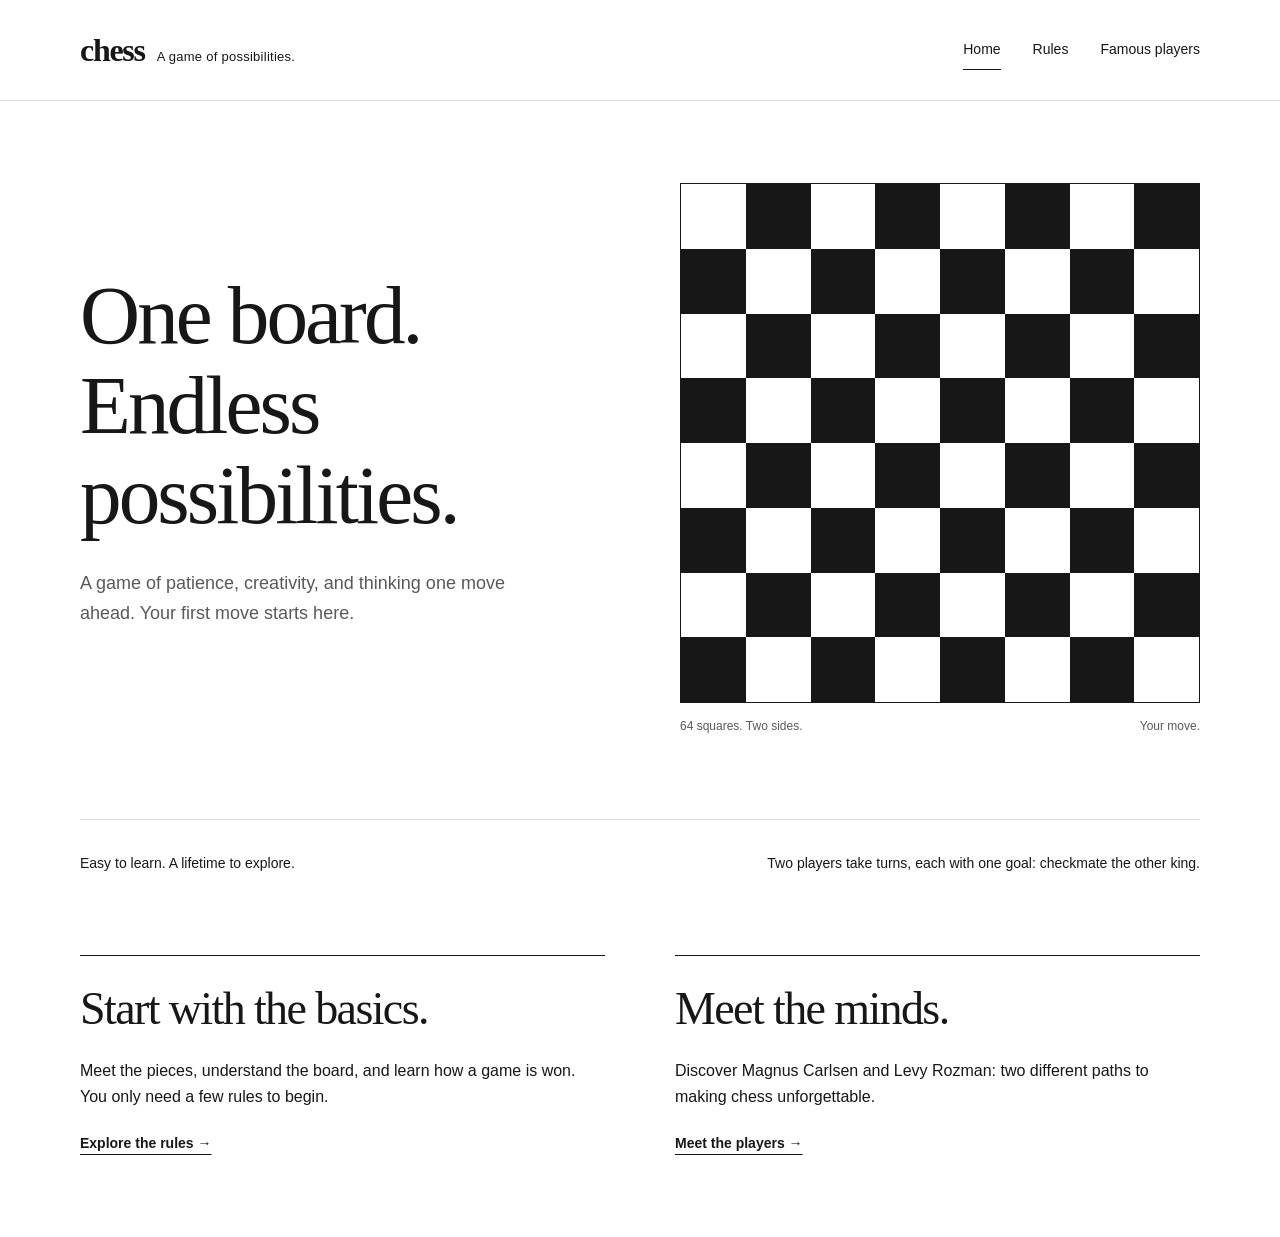
==== index.html @ a4120ce6 "all the code" ====
<!DOCTYPE html>
<html lang="en">
<head>
  <meta charset="UTF-8">
  <meta name="viewport" content="width=device-width, initial-scale=1">
  <meta name="description" content="A simple guide to chess, its rules, Magnus Carlsen and Levy Rozman.">
  <title>Home | Chess</title>
  <link rel="stylesheet" href="styles.css">
</head>
<body>
  <a class="skip" href="#main">Skip to content</a>
  <!-- Shared navigation: edit these links on all three pages. -->
  <header><div class="wrap header-inner"><a class="logo" href="index.html">chess<span>A game of possibilities.</span></a><nav aria-label="Main navigation"><a href="index.html" aria-current="page">Home</a><a href="rules.html">Rules</a><a href="players.html">Famous players</a></nav></div></header>
  <main id="main" class="wrap"><!-- Home page content -->
<section class="hero"><div><h1>One board.<br>Endless possibilities.</h1><p class="lead">A game of patience, creativity, and thinking one move ahead. Your first move starts here.</p></div><figure><div class="board" role="img" aria-label="An empty chessboard with 64 alternating black and white squares"><span class="square"></span><span class="square dark"></span><span class="square"></span><span class="square dark"></span><span class="square"></span><span class="square dark"></span><span class="square"></span><span class="square dark"></span><span class="square dark"></span><span class="square"></span><span class="square dark"></span><span class="square"></span><span class="square dark"></span><span class="square"></span><span class="square dark"></span><span class="square"></span><span class="square"></span><span class="square dark"></span><span class="square"></span><span class="square dark"></span><span class="square"></span><span class="square dark"></span><span class="square"></span><span class="square dark"></span><span class="square dark"></span><span class="square"></span><span class="square dark"></span><span class="square"></span><span class="square dark"></span><span class="square"></span><span class="square dark"></span><span class="square"></span><span class="square"></span><span class="square dark"></span><span class="square"></span><span class="square dark"></span><span class="square"></span><span class="square dark"></span><span class="square"></span><span class="square dark"></span><span class="square dark"></span><span class="square"></span><span class="square dark"></span><span class="square"></span><span class="square dark"></span><span class="square"></span><span class="square dark"></span><span class="square"></span><span class="square"></span><span class="square dark"></span><span class="square"></span><span class="square dark"></span><span class="square"></span><span class="square dark"></span><span class="square"></span><span class="square dark"></span><span class="square dark"></span><span class="square"></span><span class="square dark"></span><span class="square"></span><span class="square dark"></span><span class="square"></span><span class="square dark"></span><span class="square"></span></div><figcaption><span>64 squares. Two sides.</span><span>Your move.</span></figcaption></figure></section>
<div class="intro-line"><p>Easy to learn. A lifetime to explore.</p><p>Two players take turns, each with one goal: checkmate the other king.</p></div>
<section class="explore" aria-label="Explore chess"><article><h2>Start with the basics.</h2><p>Meet the pieces, understand the board, and learn how a game is won. You only need a few rules to begin.</p><a class="text-link" href="rules.html">Explore the rules &rarr;</a></article><article><h2>Meet the minds.</h2><p>Discover Magnus Carlsen and Levy Rozman: two different paths to making chess unforgettable.</p><a class="text-link" href="players.html">Meet the players &rarr;</a></article></section></main>

</body>
</html>
---- styles.css ----
/* Shared styles for all three pages. Change the colors here. */
:root { --paper: #fff; --ink: #171717; --muted: #595959; --line: #d9d9d9; }
* { box-sizing: border-box; }
body { margin: 0; background: var(--paper); color: var(--ink); font-family: Arial, Helvetica, sans-serif; line-height: 1.65; }
::selection { background: #171717; color: #fff; }
a { color: inherit; text-underline-offset: 6px; }
a:focus-visible { outline: 2px solid currentColor; outline-offset: 6px; }
.wrap { width: min(1120px, calc(100% - 64px)); margin: auto; }
header { border-bottom: 1px solid var(--line); }
.header-inner { display: flex; align-items: center; justify-content: space-between; min-height: 100px; gap: 24px; }
.logo { font-family: Georgia, serif; font-size: 32px; font-weight: bold; text-decoration: none; letter-spacing: -.04em; }
.logo span { font-size: 13px; font-family: Arial, sans-serif; font-weight: normal; letter-spacing: .02em; margin-left: 12px; }
nav { display: flex; gap: 32px; font-size: 14px; }
nav a { text-decoration: none; padding: 8px 0; border-bottom: 1px solid transparent; }
nav a:hover, nav a[aria-current] { border-color: var(--ink); }
h1, h2, h3 { font-family: Georgia, 'Times New Roman', serif; font-weight: normal; line-height: 1.08; letter-spacing: -.035em; text-wrap: balance; }
h1 { font-size: clamp(48px, 6.5vw, 86px); margin: 0 0 28px; }
h2 { font-size: clamp(32px, 4vw, 46px); margin: 0 0 24px; }
h3 { font-size: 28px; margin: 0 0 16px; }
p { margin: 0 0 20px; max-width: 68ch; }
.lead { font-size: 18px; color: var(--muted); max-width: 43ch; }
.hero { display: grid; grid-template-columns: 1fr 1fr; gap: 80px; padding: 82px 0; align-items: center; }
.button { display: inline-block; padding: 13px 25px; background: var(--ink); color: white; text-decoration: none; font-size: 14px; margin-top: 12px; border: 1px solid var(--ink); }
.button:hover { background: white; color: var(--ink); }
.board { aspect-ratio: 1; display: grid; grid-template-columns: repeat(8, 1fr); border: 1px solid var(--ink); }
.square { background: white; }
.square.dark { background: var(--ink); }
figcaption { display: flex; justify-content: space-between; font-size: 12px; color: var(--muted); margin-top: 14px; }
figure { margin: 0; }
.intro-line { border-top: 1px solid var(--line); padding: 32px 0; display: flex; justify-content: space-between; gap: 32px; font-size: 14px; }
.intro-line p { margin: 0; }
.explore { display: grid; grid-template-columns: 1fr 1fr; gap: 70px; padding: 48px 0 80px; }
.explore article { border-top: 1px solid var(--ink); padding-top: 28px; }
.text-link { font-size: 14px; font-weight: bold; }
.page-title { padding: 72px 0 48px; max-width: 800px; }
.page-title h1 { font-size: clamp(48px, 6vw, 72px); }
.reading-section { border-top: 1px solid var(--line); padding: 40px 0; display: grid; grid-template-columns: 1fr 2fr; gap: 50px; }
.reading-section h2 { font-size: 34px; }
table { width: 100%; border-collapse: collapse; text-align: left; font-size: 15px; }
caption { text-align: left; margin-bottom: 16px; color: var(--muted); }
th, td { padding: 16px 12px 16px 0; border-bottom: 1px solid var(--line); vertical-align: top; }
th { font-weight: bold; } td:first-child { font-weight: bold; white-space: nowrap; }
.rule { margin-bottom: 26px; } .rule h3 { font-size: 24px; margin-bottom: 10px; }
.profile { display: grid; grid-template-columns: 1fr 2fr; gap: 70px; border-top: 1px solid var(--line); padding: 48px 0; }
.profile-title { background: #171717; color: white; padding: 36px; min-height: 260px; display: flex; flex-direction: column; justify-content: space-between; }
.profile-title h2 { font-size: 44px; margin: 0; }
.profile-title p { margin: 0; font-size: 13px; }
.profile-title.light { background: #f1f1f1; color: var(--ink); }
.profile-body { padding: 8px 0; } .profile-body h3 { font-size: 30px; }
.sources { font-size: 13px; color: var(--muted); }
footer { border-top: 1px solid var(--line); margin-top: 32px; }
.footer-inner { display: flex; justify-content: space-between; gap: 24px; padding: 28px 0; font-size: 12px; color: var(--muted); }
.skip { position: absolute; left: 16px; top: -100px; padding: 8px; background: white; } .skip:focus { top: 8px; }
@media (max-width: 760px) { .wrap { width: calc(100% - 40px); } .header-inner { min-height: 110px; align-items: flex-start; justify-content: center; flex-direction: column; gap: 4px; padding: 18px 0; } .logo span { display: none; } nav { gap: 24px; } .hero { grid-template-columns: 1fr; gap: 40px; padding: 48px 0; } .hero figure { max-width: 480px; width: 100%; } .explore { grid-template-columns: 1fr; gap: 40px; padding-bottom: 40px; } .intro-line { flex-direction: column; gap: 12px; } .page-title { padding: 48px 0 32px; } .reading-section, .profile { grid-template-columns: 1fr; gap: 20px; padding: 32px 0; } .profile-title { min-height: 220px; } .footer-inner { flex-direction: column; gap: 6px; } }
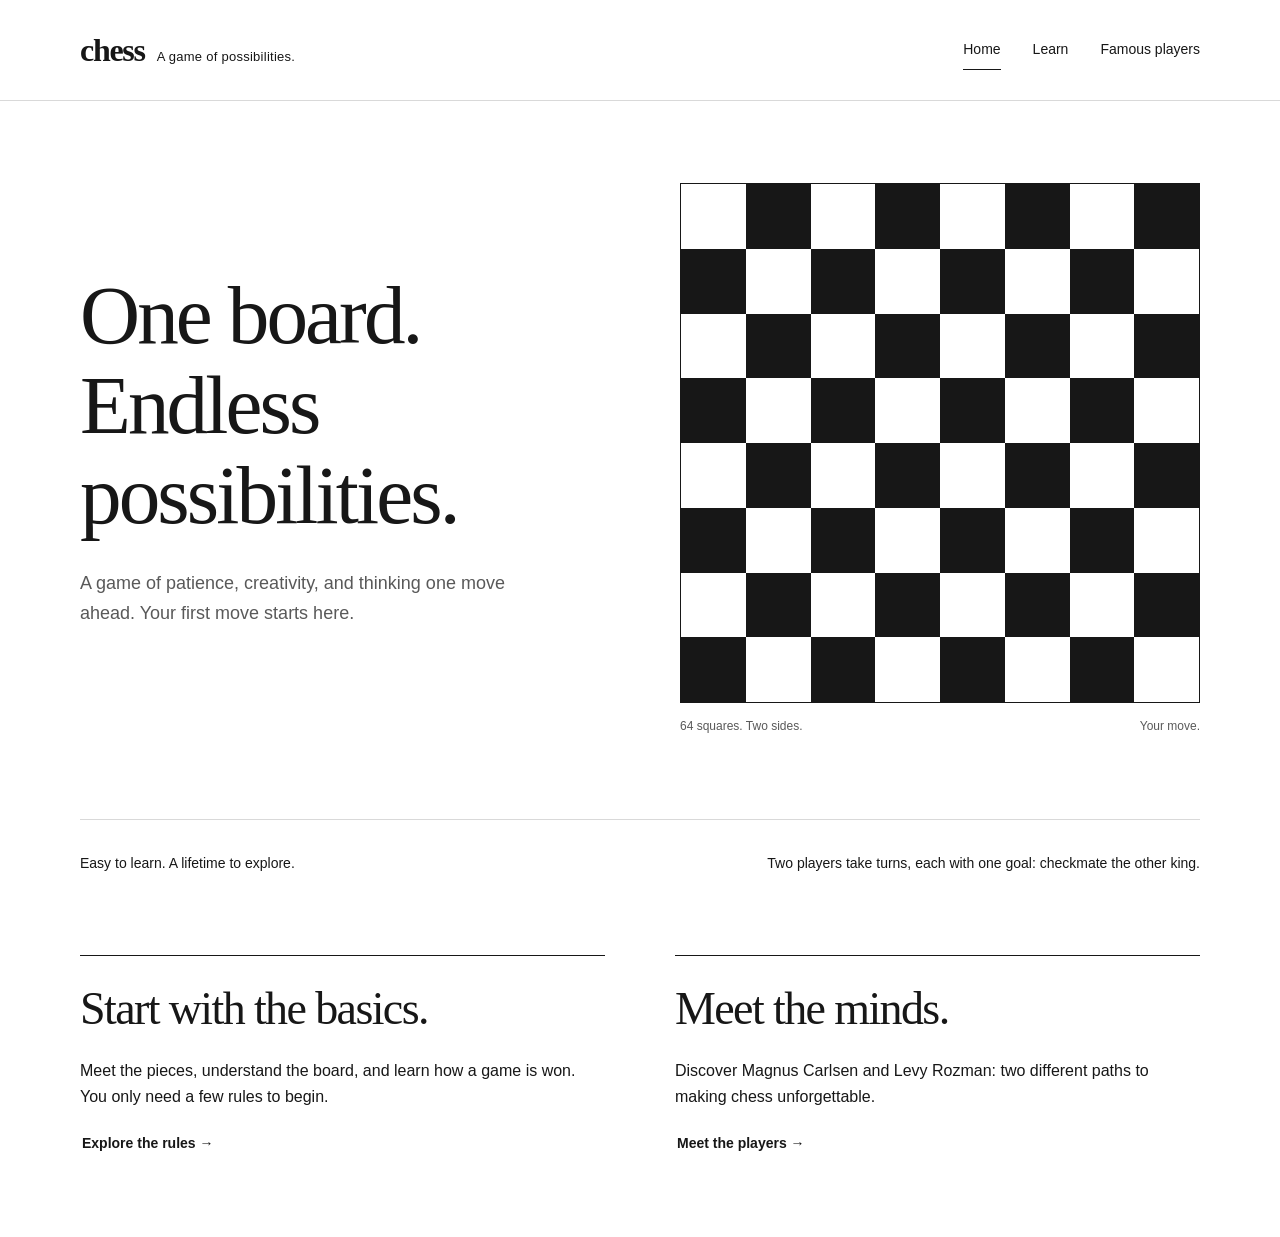
==== commit 387521eb: "edits" ====
--- a/index.html
+++ b/index.html
@@ -8,9 +8,9 @@
   <link rel="stylesheet" href="styles.css">
 </head>
 <body>
-  <a class="skip" href="#main">Skip to content</a>
+  
   <!-- Shared navigation: edit these links on all three pages. -->
-  <header><div class="wrap header-inner"><a class="logo" href="index.html">chess<span>A game of possibilities.</span></a><nav aria-label="Main navigation"><a href="index.html" aria-current="page">Home</a><a href="rules.html">Rules</a><a href="players.html">Famous players</a></nav></div></header>
+  <header><div class="wrap header-inner"><a class="logo" href="index.html">chess<span>A game of possibilities.</span></a><nav aria-label="Main navigation"><a href="index.html" aria-current="page">Home</a><a href="rules.html">Learn</a><a href="players.html">Famous players</a></nav></div></header>
   <main id="main" class="wrap"><!-- Home page content -->
 <section class="hero"><div><h1>One board.<br>Endless possibilities.</h1><p class="lead">A game of patience, creativity, and thinking one move ahead. Your first move starts here.</p></div><figure><div class="board" role="img" aria-label="An empty chessboard with 64 alternating black and white squares"><span class="square"></span><span class="square dark"></span><span class="square"></span><span class="square dark"></span><span class="square"></span><span class="square dark"></span><span class="square"></span><span class="square dark"></span><span class="square dark"></span><span class="square"></span><span class="square dark"></span><span class="square"></span><span class="square dark"></span><span class="square"></span><span class="square dark"></span><span class="square"></span><span class="square"></span><span class="square dark"></span><span class="square"></span><span class="square dark"></span><span class="square"></span><span class="square dark"></span><span class="square"></span><span class="square dark"></span><span class="square dark"></span><span class="square"></span><span class="square dark"></span><span class="square"></span><span class="square dark"></span><span class="square"></span><span class="square dark"></span><span class="square"></span><span class="square"></span><span class="square dark"></span><span class="square"></span><span class="square dark"></span><span class="square"></span><span class="square dark"></span><span class="square"></span><span class="square dark"></span><span class="square dark"></span><span class="square"></span><span class="square dark"></span><span class="square"></span><span class="square dark"></span><span class="square"></span><span class="square dark"></span><span class="square"></span><span class="square"></span><span class="square dark"></span><span class="square"></span><span class="square dark"></span><span class="square"></span><span class="square dark"></span><span class="square"></span><span class="square dark"></span><span class="square dark"></span><span class="square"></span><span class="square dark"></span><span class="square"></span><span class="square dark"></span><span class="square"></span><span class="square dark"></span><span class="square"></span></div><figcaption><span>64 squares. Two sides.</span><span>Your move.</span></figcaption></figure></section>
 <div class="intro-line"><p>Easy to learn. A lifetime to explore.</p><p>Two players take turns, each with one goal: checkmate the other king.</p></div>
--- a/styles.css
+++ b/styles.css
@@ -1,9 +1,8 @@
-/* Shared styles for all three pages. Change the colors here. */
 :root { --paper: #fff; --ink: #171717; --muted: #595959; --line: #d9d9d9; }
 * { box-sizing: border-box; }
 body { margin: 0; background: var(--paper); color: var(--ink); font-family: Arial, Helvetica, sans-serif; line-height: 1.65; }
 ::selection { background: #171717; color: #fff; }
-a { color: inherit; text-underline-offset: 6px; }
+a { color: inherit; }
 a:focus-visible { outline: 2px solid currentColor; outline-offset: 6px; }
 .wrap { width: min(1120px, calc(100% - 64px)); margin: auto; }
 header { border-bottom: 1px solid var(--line); }
@@ -31,7 +30,7 @@
 .intro-line p { margin: 0; }
 .explore { display: grid; grid-template-columns: 1fr 1fr; gap: 70px; padding: 48px 0 80px; }
 .explore article { border-top: 1px solid var(--ink); padding-top: 28px; }
-.text-link { font-size: 14px; font-weight: bold; }
+.text-link { font-size: 14px; font-weight: bold; text-decoration: none;  }
 .page-title { padding: 72px 0 48px; max-width: 800px; }
 .page-title h1 { font-size: clamp(48px, 6vw, 72px); }
 .reading-section { border-top: 1px solid var(--line); padding: 40px 0; display: grid; grid-template-columns: 1fr 2fr; gap: 50px; }
@@ -43,12 +42,37 @@
 .rule { margin-bottom: 26px; } .rule h3 { font-size: 24px; margin-bottom: 10px; }
 .profile { display: grid; grid-template-columns: 1fr 2fr; gap: 70px; border-top: 1px solid var(--line); padding: 48px 0; }
 .profile-title { background: #171717; color: white; padding: 36px; min-height: 260px; display: flex; flex-direction: column; justify-content: space-between; }
-.profile-title h2 { font-size: 44px; margin: 0; }
-.profile-title p { margin: 0; font-size: 13px; }
+.profile-title h2 { font-size: 44px; margin: 0; z-index: 2; color:white; }
+.profile-title p { margin: 0; font-size: 13px; z-index: 2; color: white;}
 .profile-title.light { background: #f1f1f1; color: var(--ink); }
 .profile-body { padding: 8px 0; } .profile-body h3 { font-size: 30px; }
 .sources { font-size: 13px; color: var(--muted); }
 footer { border-top: 1px solid var(--line); margin-top: 32px; }
 .footer-inner { display: flex; justify-content: space-between; gap: 24px; padding: 28px 0; font-size: 12px; color: var(--muted); }
-.skip { position: absolute; left: 16px; top: -100px; padding: 8px; background: white; } .skip:focus { top: 8px; }
+.skip { position: relative;  background: white; text-decoration: none;  border: 2px solid #171717; } .skip:focus { top: 8px; }
+.profile-title.img1 {
+    background-image: url("magnus.png");
+    background-size: cover;
+    background-position: center;
+    background-repeat: no-repeat;
+}
+
+.profile-title.img2 {
+    background-image: url("image.png");
+    background-size: cover;
+    background-position: center;
+    background-repeat: no-repeat;
+}
+
+.text-link {
+    border-bottom: 1px solid transparent;
+    transition: border-color 0.3s ease;
+    padding:2px;
+}
+
+.text-link:hover {
+    border-color: var(--ink);
+}
+
+
 @media (max-width: 760px) { .wrap { width: calc(100% - 40px); } .header-inner { min-height: 110px; align-items: flex-start; justify-content: center; flex-direction: column; gap: 4px; padding: 18px 0; } .logo span { display: none; } nav { gap: 24px; } .hero { grid-template-columns: 1fr; gap: 40px; padding: 48px 0; } .hero figure { max-width: 480px; width: 100%; } .explore { grid-template-columns: 1fr; gap: 40px; padding-bottom: 40px; } .intro-line { flex-direction: column; gap: 12px; } .page-title { padding: 48px 0 32px; } .reading-section, .profile { grid-template-columns: 1fr; gap: 20px; padding: 32px 0; } .profile-title { min-height: 220px; } .footer-inner { flex-direction: column; gap: 6px; } }
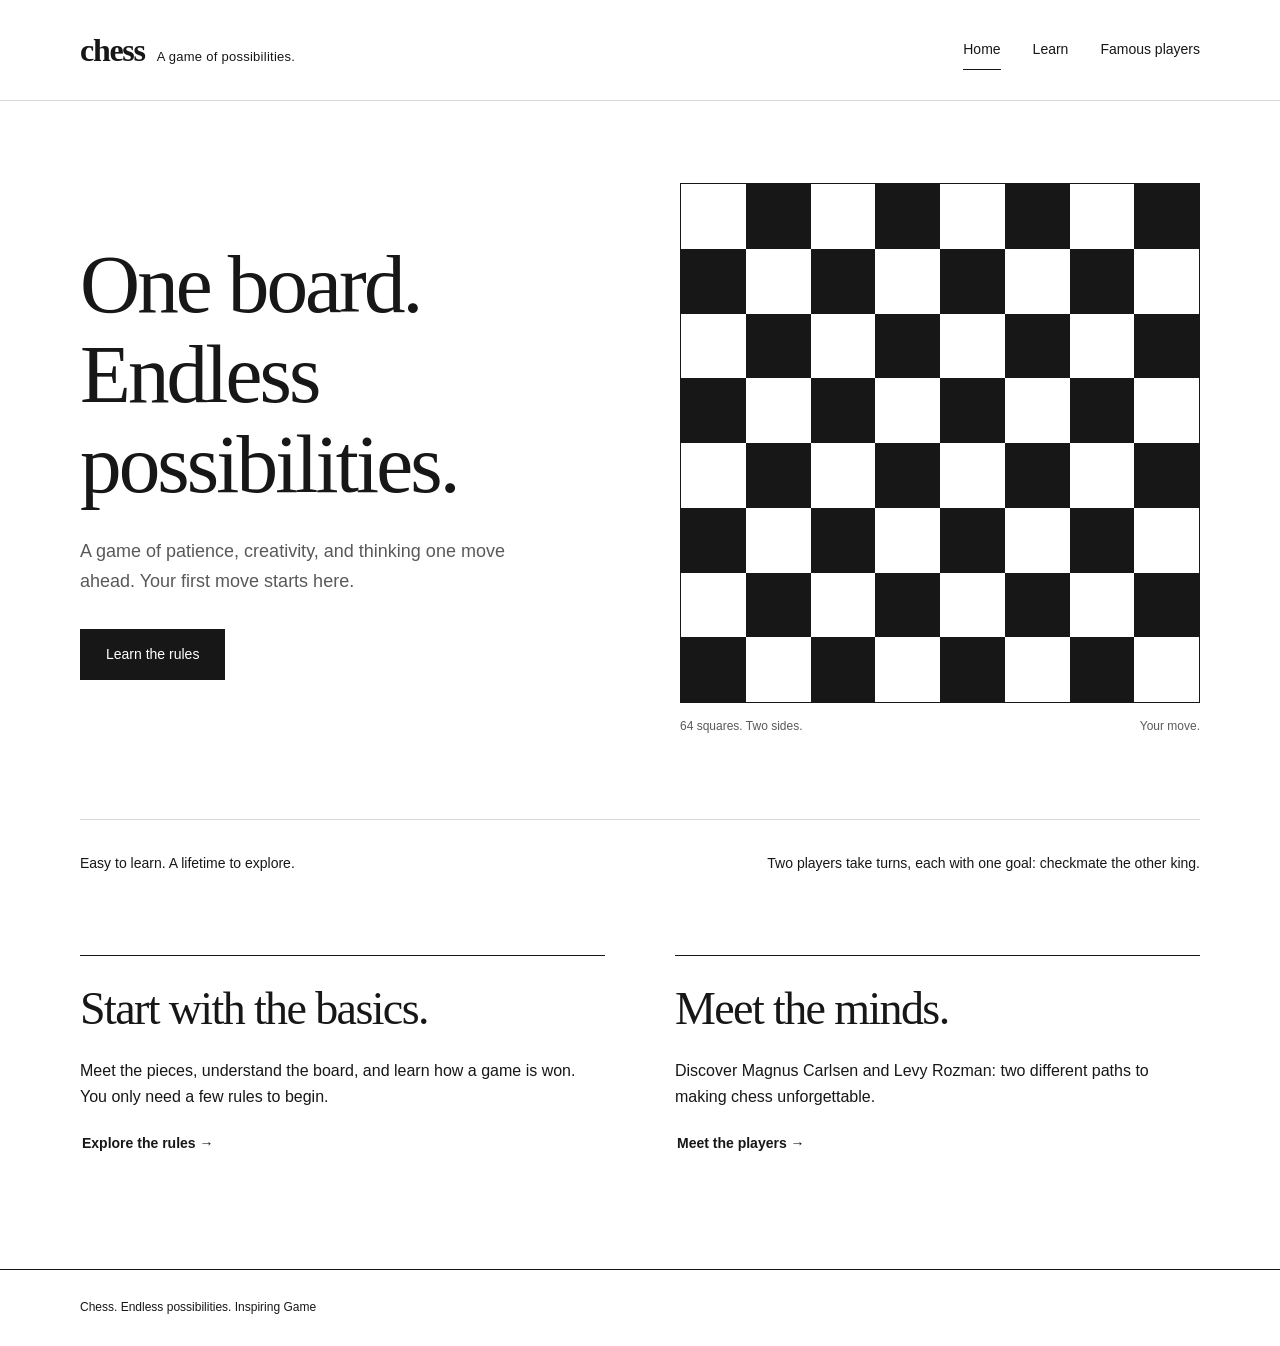
==== commit 83aa5299: "finished the website" ====
--- a/index.html
+++ b/index.html
@@ -12,9 +12,14 @@
   <!-- Shared navigation: edit these links on all three pages. -->
   <header><div class="wrap header-inner"><a class="logo" href="index.html">chess<span>A game of possibilities.</span></a><nav aria-label="Main navigation"><a href="index.html" aria-current="page">Home</a><a href="rules.html">Learn</a><a href="players.html">Famous players</a></nav></div></header>
   <main id="main" class="wrap"><!-- Home page content -->
-<section class="hero"><div><h1>One board.<br>Endless possibilities.</h1><p class="lead">A game of patience, creativity, and thinking one move ahead. Your first move starts here.</p></div><figure><div class="board" role="img" aria-label="An empty chessboard with 64 alternating black and white squares"><span class="square"></span><span class="square dark"></span><span class="square"></span><span class="square dark"></span><span class="square"></span><span class="square dark"></span><span class="square"></span><span class="square dark"></span><span class="square dark"></span><span class="square"></span><span class="square dark"></span><span class="square"></span><span class="square dark"></span><span class="square"></span><span class="square dark"></span><span class="square"></span><span class="square"></span><span class="square dark"></span><span class="square"></span><span class="square dark"></span><span class="square"></span><span class="square dark"></span><span class="square"></span><span class="square dark"></span><span class="square dark"></span><span class="square"></span><span class="square dark"></span><span class="square"></span><span class="square dark"></span><span class="square"></span><span class="square dark"></span><span class="square"></span><span class="square"></span><span class="square dark"></span><span class="square"></span><span class="square dark"></span><span class="square"></span><span class="square dark"></span><span class="square"></span><span class="square dark"></span><span class="square dark"></span><span class="square"></span><span class="square dark"></span><span class="square"></span><span class="square dark"></span><span class="square"></span><span class="square dark"></span><span class="square"></span><span class="square"></span><span class="square dark"></span><span class="square"></span><span class="square dark"></span><span class="square"></span><span class="square dark"></span><span class="square"></span><span class="square dark"></span><span class="square dark"></span><span class="square"></span><span class="square dark"></span><span class="square"></span><span class="square dark"></span><span class="square"></span><span class="square dark"></span><span class="square"></span></div><figcaption><span>64 squares. Two sides.</span><span>Your move.</span></figcaption></figure></section>
+<section class="hero"><div><h1>One board.<br>Endless possibilities.</h1><p class="lead">A game of patience, creativity, and thinking one move ahead. Your first move starts here.</p><a class="button" href="rules.html">Learn the rules</a></div><figure><div class="board" role="img" aria-label="An empty chessboard with 64 alternating black and white squares"><span class="square"></span><span class="square dark"></span><span class="square"></span><span class="square dark"></span><span class="square"></span><span class="square dark"></span><span class="square"></span><span class="square dark"></span><span class="square dark"></span><span class="square"></span><span class="square dark"></span><span class="square"></span><span class="square dark"></span><span class="square"></span><span class="square dark"></span><span class="square"></span><span class="square"></span><span class="square dark"></span><span class="square"></span><span class="square dark"></span><span class="square"></span><span class="square dark"></span><span class="square"></span><span class="square dark"></span><span class="square dark"></span><span class="square"></span><span class="square dark"></span><span class="square"></span><span class="square dark"></span><span class="square"></span><span class="square dark"></span><span class="square"></span><span class="square"></span><span class="square dark"></span><span class="square"></span><span class="square dark"></span><span class="square"></span><span class="square dark"></span><span class="square"></span><span class="square dark"></span><span class="square dark"></span><span class="square"></span><span class="square dark"></span><span class="square"></span><span class="square dark"></span><span class="square"></span><span class="square dark"></span><span class="square"></span><span class="square"></span><span class="square dark"></span><span class="square"></span><span class="square dark"></span><span class="square"></span><span class="square dark"></span><span class="square"></span><span class="square dark"></span><span class="square dark"></span><span class="square"></span><span class="square dark"></span><span class="square"></span><span class="square dark"></span><span class="square"></span><span class="square dark"></span><span class="square"></span></div><figcaption><span>64 squares. Two sides.</span><span>Your move.</span></figcaption></figure></section>
 <div class="intro-line"><p>Easy to learn. A lifetime to explore.</p><p>Two players take turns, each with one goal: checkmate the other king.</p></div>
 <section class="explore" aria-label="Explore chess"><article><h2>Start with the basics.</h2><p>Meet the pieces, understand the board, and learn how a game is won. You only need a few rules to begin.</p><a class="text-link" href="rules.html">Explore the rules &rarr;</a></article><article><h2>Meet the minds.</h2><p>Discover Magnus Carlsen and Levy Rozman: two different paths to making chess unforgettable.</p><a class="text-link" href="players.html">Meet the players &rarr;</a></article></section></main>
-
+<footer>
+  <div class="wrap footer-inner">
+    <span>Chess. Endless possibilities.</span>
+    <span>Inspiring Game</span>
+  </div>
+</footer>
 </body>
 </html>
--- a/styles.css
+++ b/styles.css
@@ -47,8 +47,6 @@
 .profile-title.light { background: #f1f1f1; color: var(--ink); }
 .profile-body { padding: 8px 0; } .profile-body h3 { font-size: 30px; }
 .sources { font-size: 13px; color: var(--muted); }
-footer { border-top: 1px solid var(--line); margin-top: 32px; }
-.footer-inner { display: flex; justify-content: space-between; gap: 24px; padding: 28px 0; font-size: 12px; color: var(--muted); }
 .skip { position: relative;  background: white; text-decoration: none;  border: 2px solid #171717; } .skip:focus { top: 8px; }
 .profile-title.img1 {
     background-image: url("magnus.png");
@@ -74,5 +72,23 @@
     border-color: var(--ink);
 }
 
+footer { 
+    border-top: 1px solid #171717; 
+    margin-top: 32px;
+}
+.footer-inner { 
+
+    padding: 28px 0; 
+    font-size: 12px; 
+}
+
+.board {
+    transition: transform 0.8s ease;
+    transform-style: preserve-3d;
+}
+
+.board:hover {
+    transform: rotate(180deg);
+}
 
 @media (max-width: 760px) { .wrap { width: calc(100% - 40px); } .header-inner { min-height: 110px; align-items: flex-start; justify-content: center; flex-direction: column; gap: 4px; padding: 18px 0; } .logo span { display: none; } nav { gap: 24px; } .hero { grid-template-columns: 1fr; gap: 40px; padding: 48px 0; } .hero figure { max-width: 480px; width: 100%; } .explore { grid-template-columns: 1fr; gap: 40px; padding-bottom: 40px; } .intro-line { flex-direction: column; gap: 12px; } .page-title { padding: 48px 0 32px; } .reading-section, .profile { grid-template-columns: 1fr; gap: 20px; padding: 32px 0; } .profile-title { min-height: 220px; } .footer-inner { flex-direction: column; gap: 6px; } }
